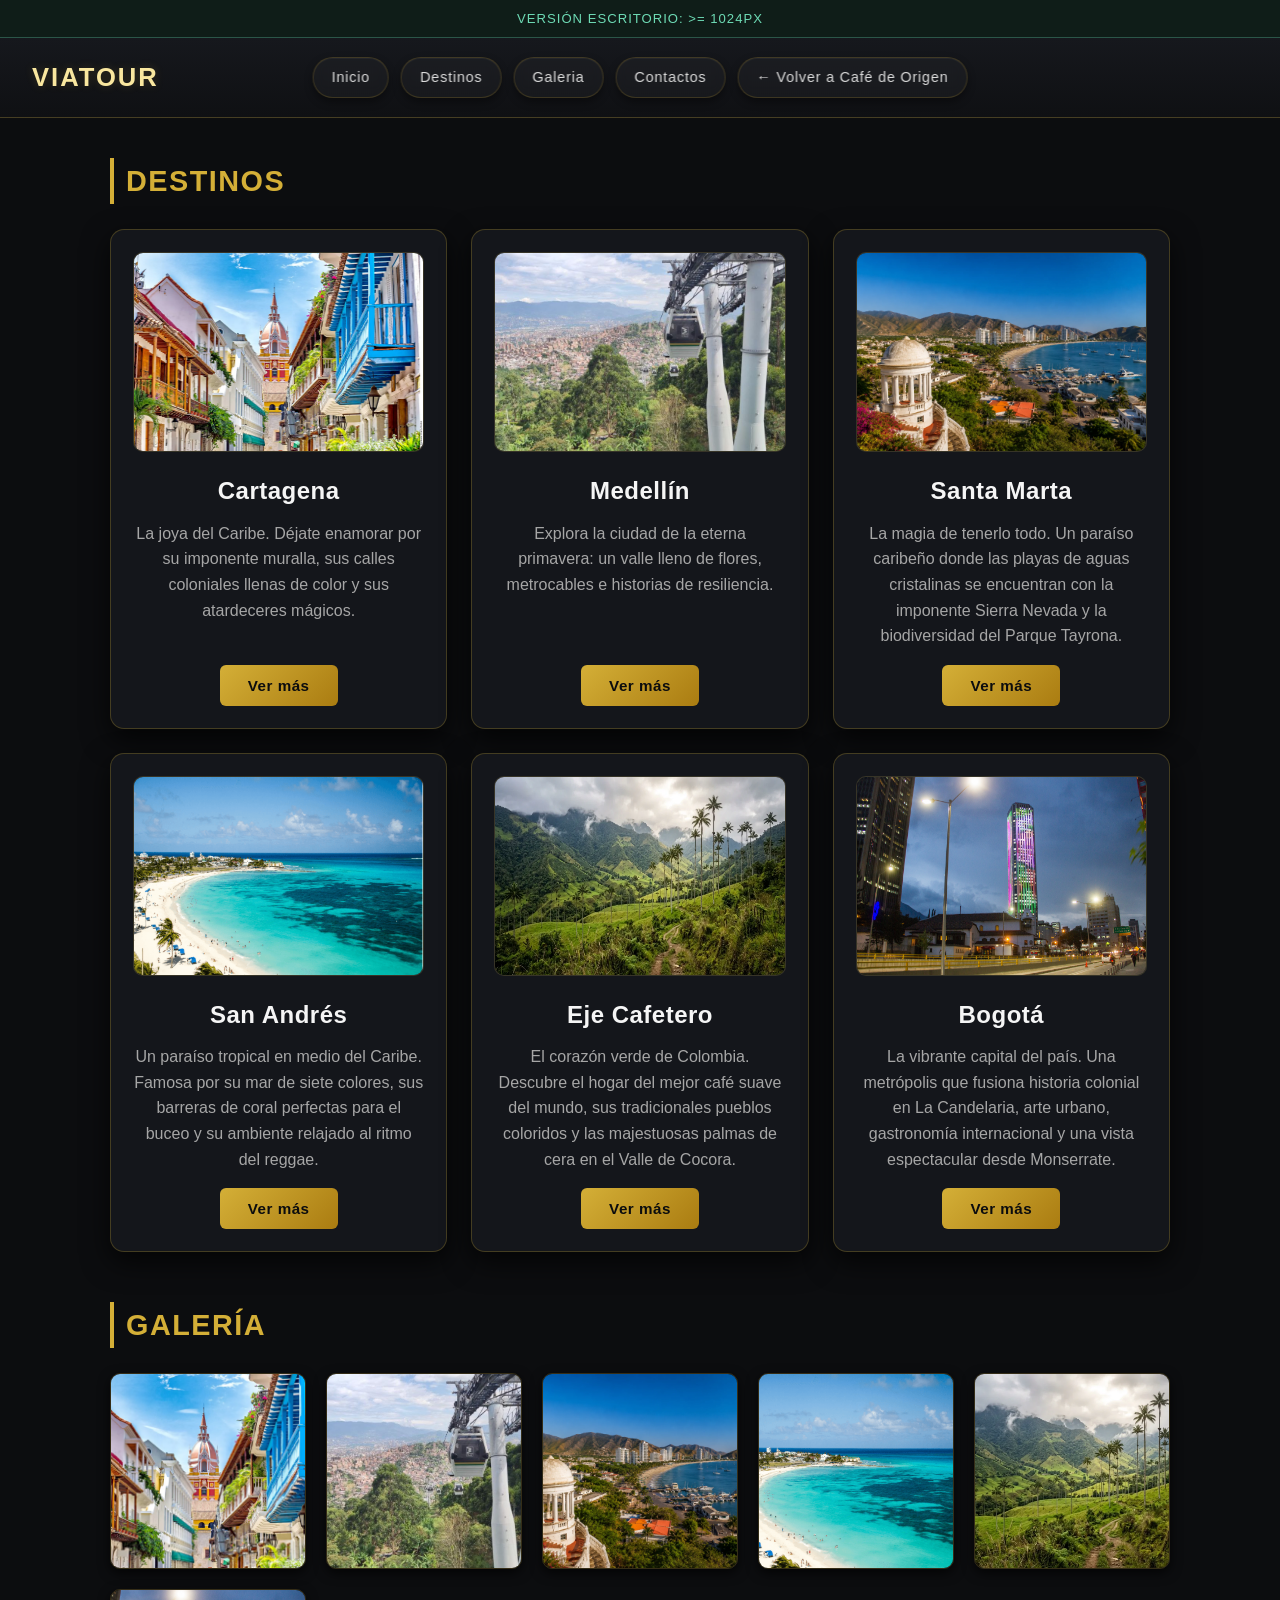
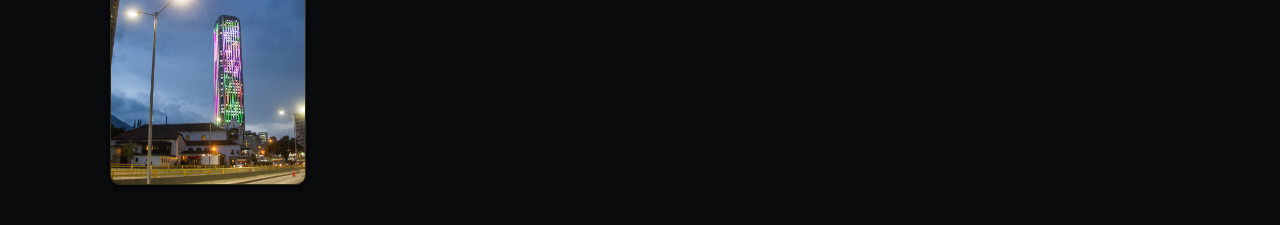
==== viajacolombia/index.html @ d98520e7 "Estructura inicial y viajaColombia." ====
<!DOCTYPE html>
<html>
<head>
    <meta charset="UTF-8">
    <meta name="viewport" content="width=device-width, initial-scale=1.0">
    <title>ViaTour</title>
    <link rel="stylesheet" href="CSS/estilos.css">
</head>
<body>
    <p class="mensaje"></p>

    <header class="encabezado">
        <h2>ViaTour</h2>
        <nav class="menu">
            <a href="#">Inicio</a>
            <a href="#destinos">Destinos</a>
            <a href="#galeria">Galeria</a>
            <a href="contactos.html">Contactos</a>
            <a href="../index.html">← Volver a Café de Origen</a>
        </nav>
    </header>

    <main class="contenido">
        <h2 class="seccion-titulo">Destinos</h2>
        <section class="destinos" id="destinos">
            <div class="tarjeta">
                <img src="IMG/Cartagena.png" alt="Cartagena" class="imagen">
                <h3>Cartagena</h3>
                <p>La joya del Caribe. Déjate enamorar por su imponente muralla, sus calles coloniales llenas de color y sus atardeceres mágicos.</p>
                <button class="boton">Ver más</button>
            </div>
            <div class="tarjeta">
                <img src="IMG/Medellin.png" alt="Medellín" class="imagen">
                <h3>Medellín</h3>
                <p>Explora la ciudad de la eterna primavera: un valle lleno de flores, metrocables e historias de resiliencia.</p>
                <button class="boton">Ver más</button>
            </div>
            <div class="tarjeta">
                <img src="IMG/SantaMarta.png" alt="Santa Marta" class="imagen">
                <h3>Santa Marta</h3>
                <p>La magia de tenerlo todo. Un paraíso caribeño donde las playas de aguas cristalinas se encuentran con la imponente Sierra Nevada y la biodiversidad del Parque Tayrona.</p>
                <button class="boton">Ver más</button>
            </div>
            <div class="tarjeta">
                <img src="IMG/SanAndres.png" alt="San Andrés" class="imagen">
                <h3>San Andrés</h3>
                <p>Un paraíso tropical en medio del Caribe. Famosa por su mar de siete colores, sus barreras de coral perfectas para el buceo y su ambiente relajado al ritmo del reggae.</p>
                <button class="boton">Ver más</button>
            </div>
            <div class="tarjeta">
                <img src="IMG/EjeCafetero.png" alt="Eje Cafetero" class="imagen">
                <h3>Eje Cafetero</h3>
                <p>El corazón verde de Colombia. Descubre el hogar del mejor café suave del mundo, sus tradicionales pueblos coloridos y las majestuosas palmas de cera en el Valle de Cocora.</p>
                <button class="boton">Ver más</button>
            </div>
            <div class="tarjeta">
                <img src="IMG/Bogota.png" alt="Bogotá" class="imagen">
                <h3>Bogotá</h3>
                <p>La vibrante capital del país. Una metrópolis que fusiona historia colonial en La Candelaria, arte urbano, gastronomía internacional y una vista espectacular desde Monserrate.</p>
                <button class="boton">Ver más</button>
            </div>
        </section>
        <section class="galeria" id="galeria">
            <h2 class="seccion-titulo">Galería</h2>
            <div class="imagenes-galeria">
                <img src="IMG/Cartagena.png" alt="Cartagena" class="imagen-galeria">
                <img src="IMG/Medellin.png" alt="Medellín" class="imagen-galeria">
                <img src="IMG/SantaMarta.png" alt="Santa Marta" class="imagen-galeria">
                <img src="IMG/SanAndres.png" alt="San Andrés" class="imagen-galeria">
                <img src="IMG/EjeCafetero.png" alt="Eje Cafetero" class="imagen-galeria">
                <img src="IMG/Bogota.png" alt="Bogotá" class="imagen-galeria">
            </div>
        </section>
    </main>

</body>
</html>
---- viajacolombia/CSS/estilos.css ----
* {
    box-sizing: border-box;
    margin: 0;
    padding: 0;
}

body {
    font-family: 'Segoe UI', Tahoma, Geneva, Verdana, sans-serif;
    background-color: #0c0d0f;
    color: #e6e6e6;
    line-height: 1.6;
}

/* Indicador de resolución responsiva refinado */
.mensaje {
    padding: 8px 16px;
    text-align: center;
    font-size: 0.82rem;
    letter-spacing: 1px;
    text-transform: uppercase;
    background-color: #16171b;
    color: #d4af37;
    border-bottom: 1px solid rgba(212, 175, 55, 0.3);
}

.mensaje::after {
    content: "Dispositivo: Celular (< 768px)";
}

/* Encabezado y Navegación */
.encabezado {
    display: flex;
    flex-direction: column;
    align-items: center;
    gap: 15px;
    padding: 1.2rem 2rem;
    background: linear-gradient(180deg, #16181d 0%, #0f1013 100%);
    border-bottom: 1px solid rgba(212, 175, 55, 0.25);
}

.encabezado h2 {
    color: #f9e79f;
    letter-spacing: 2px;
    font-size: 1.6rem;
    text-transform: uppercase;
    text-shadow: 0 0 10px rgba(212, 175, 55, 0.2);
}

.menu {
    display: flex;
    flex-wrap: wrap;
    justify-content: center;
    gap: 10px;
}

.menu a {
    display: inline-block;
    color: #dcdcdc;
    text-decoration: none;
    font-size: 0.9rem;
    font-weight: 500;
    letter-spacing: 0.8px;
    padding: 8px 18px;
    border-radius: 20px;
    background: rgba(255, 255, 255, 0.03);
    border: 1px solid rgba(212, 175, 55, 0.2);
    box-shadow: inset 0 1px 1px rgba(255, 255, 255, 0.05), 0 4px 8px rgba(0, 0, 0, 0.4);
    backdrop-filter: blur(6px);
    transition: all 0.3s cubic-bezier(0.4, 0, 0.2, 1);
}

.menu a:hover {
    color: #f9e79f;
    background: linear-gradient(135deg, rgba(212, 175, 55, 0.2) 0%, rgba(212, 175, 55, 0.04) 100%);
    border-color: rgba(212, 175, 55, 0.65);
    transform: translateY(-2px);
    box-shadow: 0 4px 14px rgba(212, 175, 55, 0.25), 0 2px 6px rgba(0, 0, 0, 0.6);
    text-shadow: 0 0 8px rgba(212, 175, 55, 0.5);
}

.menu a:active {
    transform: translateY(0);
    box-shadow: inset 0 2px 4px rgba(212, 175, 55, 0.2);
}

/* Contenido Principal */
.contenido {
    padding: 40px 20px;
    max-width: 1100px;
    margin: 0 auto;
}

.seccion-titulo {
    font-size: 1.8rem;
    color: #d4af37;
    text-transform: uppercase;
    letter-spacing: 1.5px;
    margin-bottom: 25px;
    border-left: 4px solid #d4af37;
    padding-left: 12px;
}

.destinos {
    display: grid;
    grid-template-columns: 1fr;
    justify-items: center;
    gap: 24px;
}

/* Tarjeta estructurada con efecto hover y glow dorado */
/* Tarjeta ampliada */
.tarjeta {
    background: #14161b;
    border-radius: 14px;
    border: 1px solid rgba(212, 175, 55, 0.25);
    box-shadow: 0 10px 28px rgba(0, 0, 0, 0.7);
    overflow: hidden;
    width: 100%;
    max-width: 390px;             /* Ancho expandido (antes 290px) */
    padding: 22px;
    text-align: center;
    transition: transform 0.3s ease, box-shadow 0.3s ease, border-color 0.3s ease;
    display: flex;
    flex-direction: column;
}

.tarjeta:hover {
    transform: translateY(-6px);
    border-color: rgba(212, 175, 55, 0.75);
    box-shadow: 0 14px 32px rgba(0, 0, 0, 0.85), 0 0 18px rgba(212, 175, 55, 0.25);
}

/* Contenedor de la foto */
.imagen {
    width: 100%;
    max-width: 100%;
    height: 200px;                 /* Altura ampliada (antes 140px) */
    border-radius: 10px;
    border: 1px solid rgba(212, 175, 55, 0.15);
    margin-bottom: 20px;
    overflow: hidden;              /* Mantiene la imagen dentro de los bordes redondeados */
    background: #1b1e24;
}

/* Regla para la etiqueta <img> dentro de .imagen */
.imagen img {
    width: 100%;
    height: 100%;
    object-fit: cover;             /* Cubre todo el espacio sin deformarse */
    display: block;
    transition: transform 0.4s ease;
}

/* Zoom suave en la foto al posar el cursor sobre la tarjeta */
.tarjeta:hover .imagen img {
    transform: scale(1.05);
}

/* Tipografía escalada al nuevo tamaño */
.tarjeta h3 {
    color: #f5f5f5;
    margin-bottom: 10px;
    font-size: 1.5rem;
    letter-spacing: 0.5px;
}

.tarjeta p {
    color: #a6a6a6;
    font-size: 1rem;
    margin-bottom: 16px;
}

.boton {
    background: linear-gradient(135deg, #d4af37 0%, #aa7c11 100%);
    color: #0b0c0e;
    border: none;
    border-radius: 6px;
    padding: 12px 28px;            /* Ligeramente más amplio */
    font-weight: bold;
    font-size: 0.95rem;
    letter-spacing: 0.5px;
    cursor: pointer;
    margin-top: auto;
    align-self: center;
    transition: background 0.3s ease, box-shadow 0.3s ease, transform 0.2s ease;
}

.boton:hover {
    background: linear-gradient(135deg, #f9e79f 0%, #d4af37 100%);
    box-shadow: 0 0 12px rgba(212, 175, 55, 0.45);
    transform: scale(1.03);
}

.galeria {
    margin-top: 50px;
}

.imagenes-galeria {
    display: grid;
    grid-template-columns: repeat(2, 1fr);
    gap: 15px
}

.imagen-galeria {
    width: 100%;
    aspect-ratio: 1 / 1;                     /* Cuadrado perfecto */
    object-fit: cover;                      /* Llena el cuadro sin distorsión */
    border-radius: 10px;
    border: 1px solid rgba(212, 175, 55, 0.2);
    box-shadow: 0 4px 12px rgba(0, 0, 0, 0.7);
    transition: transform 0.3s ease, border-color 0.3s ease, box-shadow 0.3s ease;
    cursor: pointer;
}

.imagen-galeria:hover {
    transform: scale(1.05);
    border-color: rgba(212, 175, 55, 0.8);
    box-shadow: 0 8px 20px rgba(0, 0, 0, 0.9), 0 0 12px rgba(212, 175, 55, 0.35);
}

/* Reglas Responsivas */
@media (min-width: 768px) {
    .mensaje {
        background-color: #121824;
        color: #79a8d7;
        border-bottom-color: rgba(121, 168, 215, 0.3);
    }

    .mensaje::after {
        content: "Versión Tablet: 768px a 1023px";
    }

    h1 {
        font-size: 2rem;
    }

    /* El encabezado vuelve a fila y activa el centrado exacto */
    .encabezado {
        flex-direction: row;
        justify-content: space-between;
        position: relative;
    }

    .menu {
        position: absolute;
        left: 50%;
        transform: translateX(-50%);
        display: flex;
        flex-wrap: nowrap;
        gap: 8px;
    }
    
    .menu a {
        padding: 7px 14px;
        font-size: 0.85rem;
        white-space: nowrap;
    }

    /* 2 columnas como en la clase */
    .destinos {
        grid-template-columns: 1fr 1fr;
        justify-items: center;
    }

    .imagenes-galeria {
        grid-template-columns: repeat(3, 1fr);
        gap: 18px;
    }
}

@media (min-width: 1024px) {
    .mensaje {
        background-color: #0f1d18;
        color: #6edbb5;
        border-bottom-color: rgba(110, 219, 181, 0.3);
    }

    .mensaje::after {
        content: "Versión Escritorio: >= 1024px";
    }

    h1 {
        font-size: 3rem;
    }

    .menu {
        gap: 12px;
    }

    .menu a {
        padding: 8px 18px;
        font-size: 0.9rem;
    }

    /* 3 columnas para PC / Escritorio */
    .destinos {
        grid-template-columns: repeat(3, 1fr); /* o repeat(3, 1fr) */
        justify-items: center;
    }

    .imagenes-galeria {
        grid-template-columns: repeat(auto-fit, minmax(180px, 1fr)); /* 6 columnas en una sola fila elegante */
        gap: 20px;
    }
}
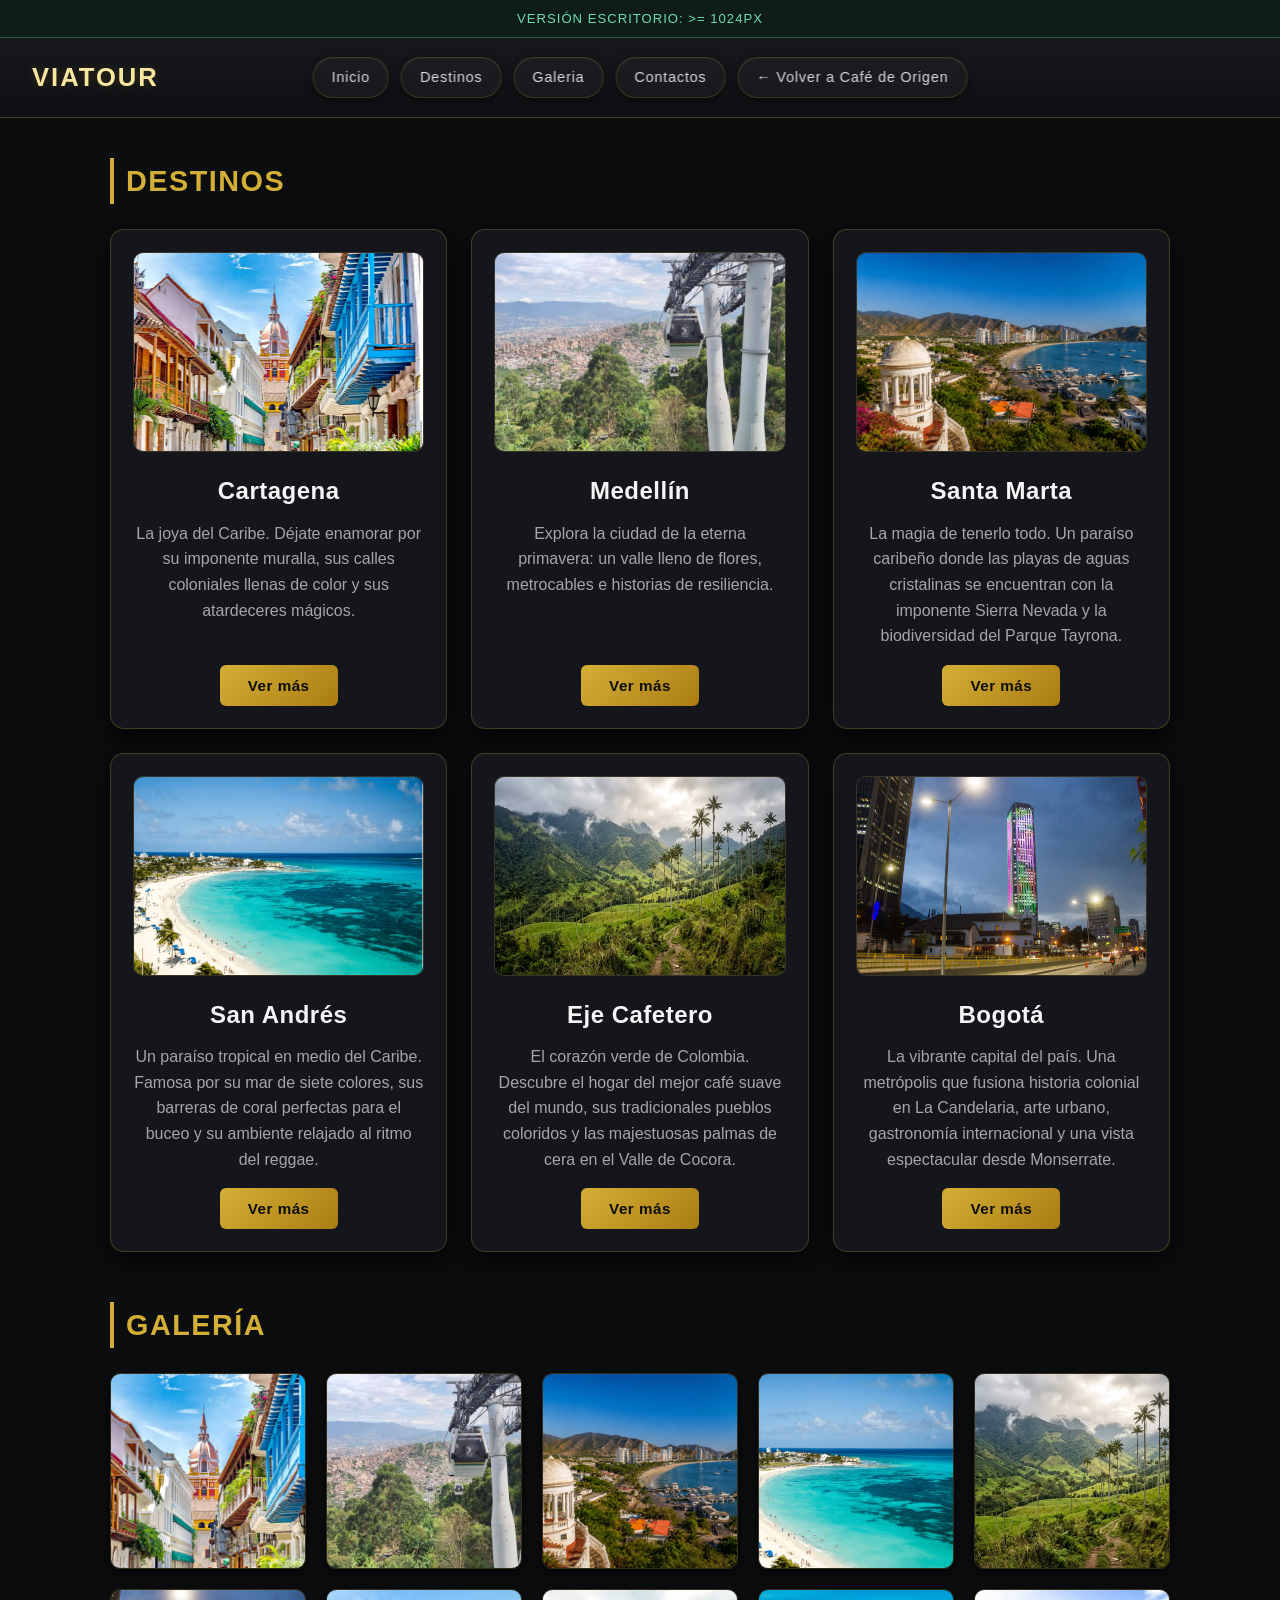
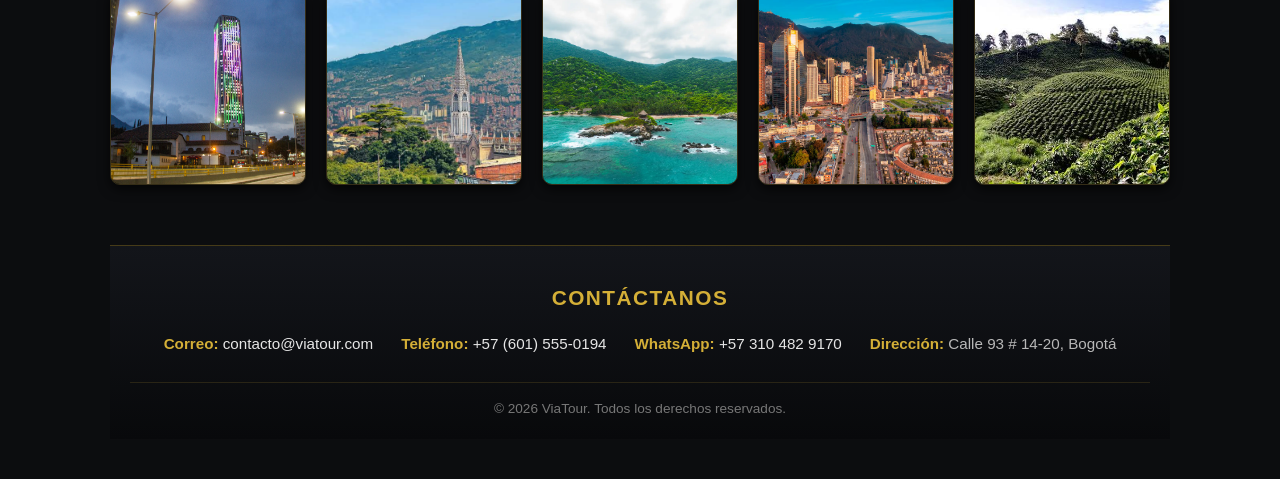
==== commit bfa34650: "Landing responsive lista para publicar" ====
--- a/viajacolombia/index.html
+++ b/viajacolombia/index.html
@@ -69,8 +69,24 @@
                 <img src="IMG/SanAndres.png" alt="San Andrés" class="imagen-galeria">
                 <img src="IMG/EjeCafetero.png" alt="Eje Cafetero" class="imagen-galeria">
                 <img src="IMG/Bogota.png" alt="Bogotá" class="imagen-galeria">
+                <img src="IMG/Medellin1.png" alt="Medellín" class="imagen-galeria">
+                <img src="IMG/SantaMarta1.png" alt="Santa Marta" class="imagen-galeria">
+                <img src="IMG/Bogota1.png" alt="Bogotá" class="imagen-galeria">
+                <img src="IMG/EjeCafetero1.png" alt="Eje Cafetero" class="imagen-galeria">
             </div>
         </section>
+        <footer class="pie-pagina" id="contactos">
+            <div class="footer-contacto">
+                <h3>Contáctanos</h3>
+                <div class="datos-contacto">
+                    <p><span>Correo:</span> <a href="mailto:contacto@viatour.com">contacto@viatour.com</a></p>
+                    <p><span>Teléfono:</span> <a href="tel:+576015550194">+57 (601) 555-0194</a></p>
+                    <p><span>WhatsApp:</span> <a href="tel:+573104829170">+57 310 482 9170</a></p>
+                    <p><span>Dirección:</span> Calle 93 # 14-20, Bogotá</p>
+                </div>
+            </div>
+            <p class="copyright">© 2026 ViaTour. Todos los derechos reservados.</p>
+        </footer>
     </main>
 
 </body>
--- a/viajacolombia/CSS/estilos.css
+++ b/viajacolombia/CSS/estilos.css
@@ -218,6 +218,61 @@
     box-shadow: 0 8px 20px rgba(0, 0, 0, 0.9), 0 0 12px rgba(212, 175, 55, 0.35);
 }
 
+/* Footer */
+.pie-pagina {
+    background: linear-gradient(180deg, #13151a 0%, #08090b 100%);
+    border-top: 1px solid rgba(212, 175, 55, 0.3);
+    margin-top: 60px;
+    padding: 35px 20px 20px;
+    text-align: center;
+}
+
+.footer-contacto {
+    max-width: 1100px;
+    margin: 0 auto;
+}
+
+.footer-contacto h3 {
+    color: #d4af37;
+    font-size: 1.3rem;
+    text-transform: uppercase;
+    letter-spacing: 1.5px;
+    margin-bottom: 18px;
+}
+
+.datos-contacto {
+    display: flex;
+    flex-direction: column;
+    gap: 10px;
+    font-size: 0.95rem;
+    color: #b8b8b8;
+}
+
+.datos-contacto span {
+    color: #d4af37;
+    font-weight: 600;
+}
+
+.datos-contacto a {
+    color: #e6e6e6;
+    text-decoration: none;
+    transition: color 0.3s ease, text-shadow 0.3s ease;
+}
+
+.datos-contacto a:hover {
+    color: #f9e79f;
+    text-shadow: 0 0 8px rgba(212, 175, 55, 0.5);
+}
+
+.copyright {
+    max-width: 1100px;
+    margin: 25px auto 0;
+    padding-top: 15px;
+    border-top: 1px solid rgba(212, 175, 55, 0.15);
+    font-size: 0.85rem;
+    color: #777;
+}
+
 /* Reglas Responsivas */
 @media (min-width: 768px) {
     .mensaje {
@@ -266,6 +321,13 @@
         grid-template-columns: repeat(3, 1fr);
         gap: 18px;
     }
+
+    .datos-contacto {
+        flex-direction: row;
+        justify-content: center;
+        flex-wrap: wrap;
+        gap: 28px;
+    }
 }
 
 @media (min-width: 1024px) {
